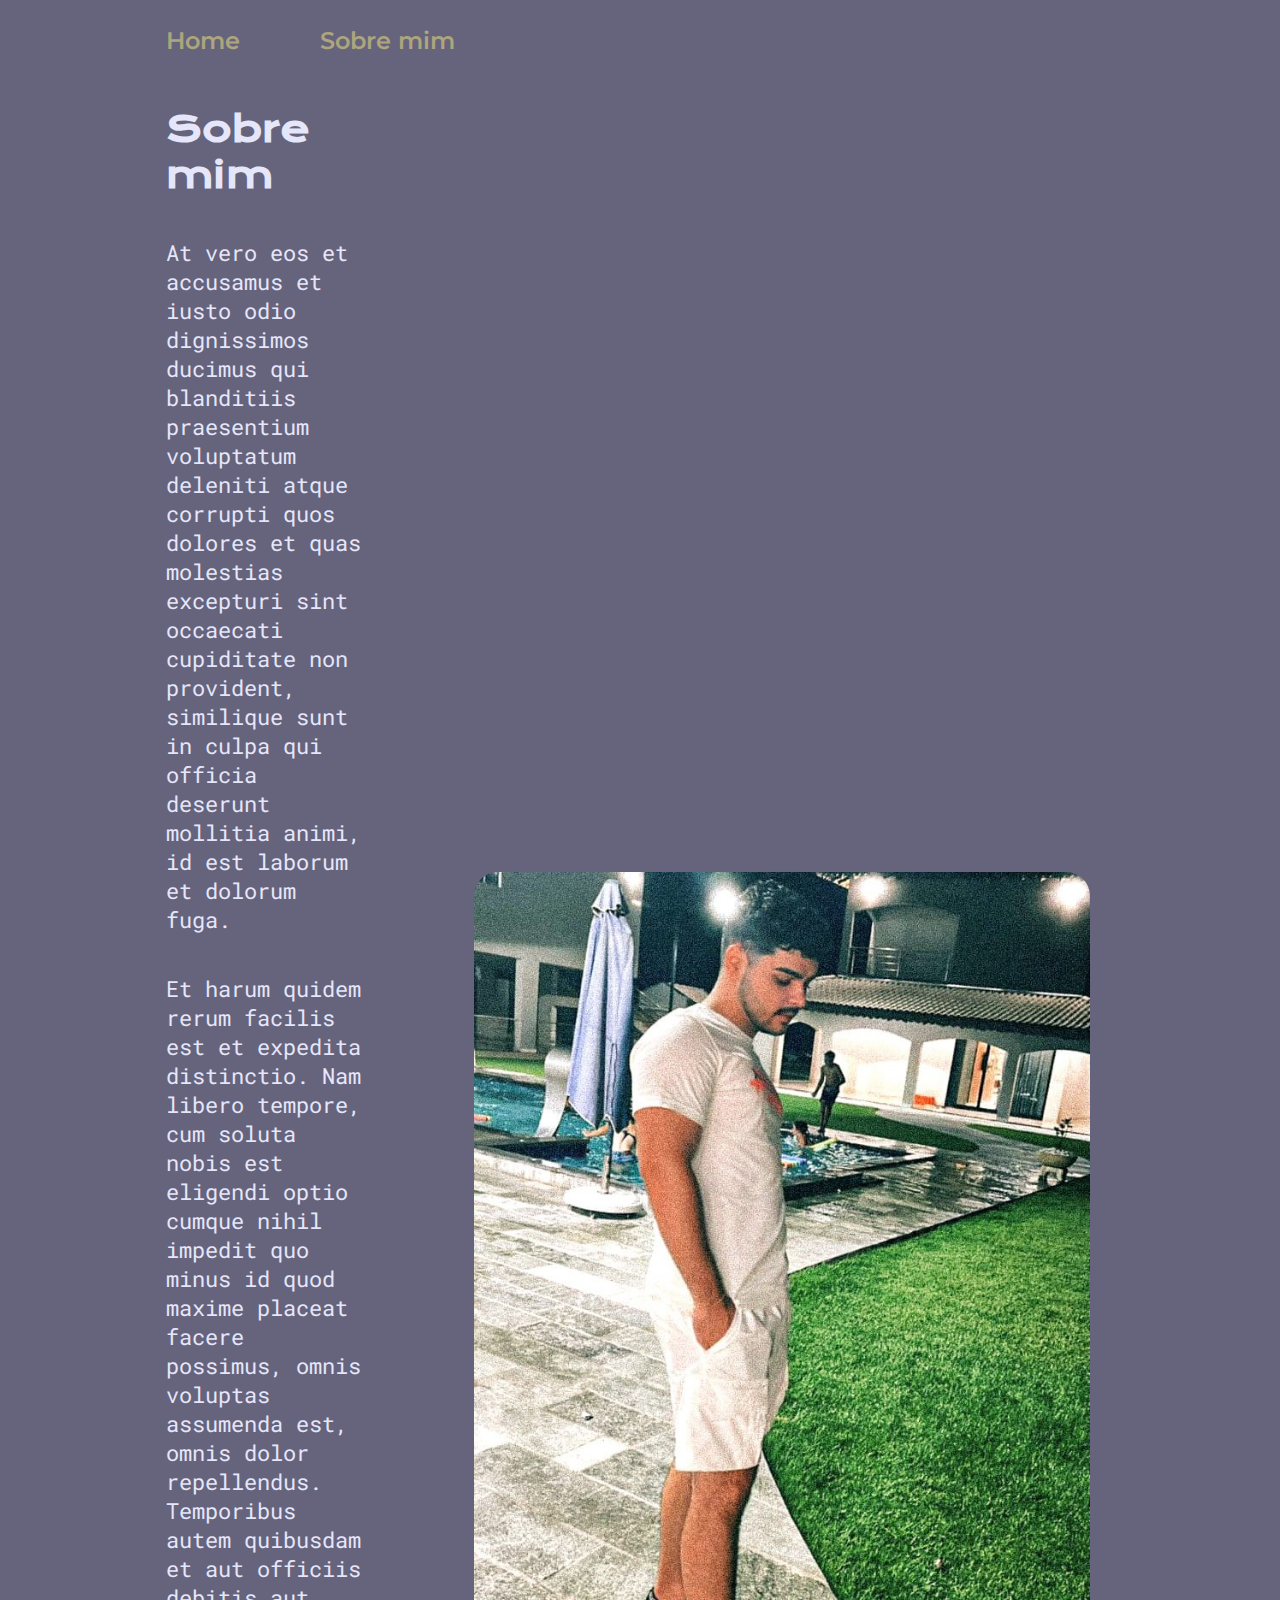
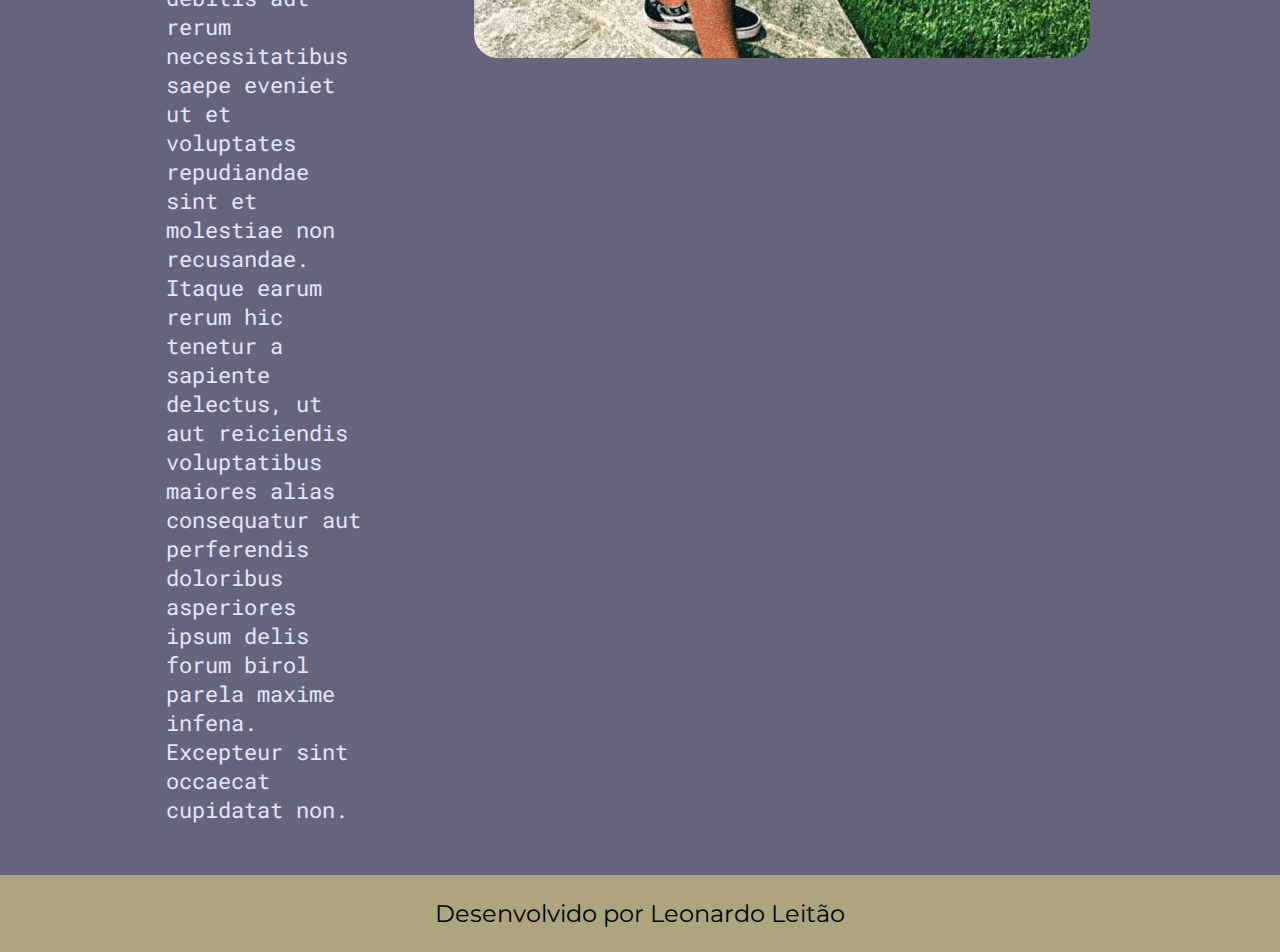
==== about.html @ 6dc1557e "Add files via upload" ====
<!DOCTYPE html>
<html lang="pt-br">
<head>
    <meta charset="UTF-8">
    <meta http-equiv="X-UA-Compatible" content="IE=edge">
    <meta name="viewport" content="width=device-width, initial-scale=1.0">
    <title>Sobre mim</title>
    <link rel="stylesheet" href="styles/style.css">
</head>
<body>
    <header class="cabecalho">
        <nav class="cabecalho__menu">
            <a class="cabecalho__menu__link" href="index.html">Home</a>
            <a class="cabecalho__menu__link" href="about.html">Sobre mim</a>
        </nav>
    </header>

    <main class="apresentacao">
        <section class="apresentacao__conteudo">
            <h1 class="apresentacao__conteudo__titulo">Sobre mim</h1>
            <p class="apresentacao__conteudo__paragrafo">At vero eos et accusamus et iusto odio dignissimos ducimus qui blanditiis praesentium voluptatum deleniti atque corrupti quos dolores et quas molestias excepturi sint occaecati cupiditate non provident, similique sunt in culpa qui officia deserunt mollitia animi, id est laborum et dolorum fuga.</p>
            <p class="apresentacao__conteudo__paragrafo">Et harum quidem rerum facilis est et expedita distinctio. Nam libero tempore, cum soluta nobis est eligendi optio cumque nihil impedit quo minus id quod maxime placeat facere possimus, omnis voluptas assumenda est, omnis dolor repellendus. Temporibus autem quibusdam et aut officiis debitis aut rerum necessitatibus saepe eveniet ut et voluptates repudiandae sint et molestiae non recusandae. Itaque earum rerum hic tenetur a sapiente delectus, ut aut reiciendis voluptatibus maiores alias consequatur aut perferendis doloribus asperiores ipsum delis forum birol parela maxime infena. Excepteur sint occaecat cupidatat non.</p>
        </section>
        <img class="apresentacao__img" src="./assets/me2.jpeg" alt="Foto do Leonardo posando">
    </main>

    <footer class="rodape">
        <p>Desenvolvido por Leonardo Leitão</p>
    </footer>
</body>
</html>
---- styles/style.css ----
@import url('https://fonts.googleapis.com/css2?family=Krona+One&family=Montserrat&family=Roboto+Mono:wght@400;600&display=swap');

:root{
     --cor-primaria: #65647C; /*#3E3E63;*/
    --cor-secundaria: #e6e6fa; /*#e6e6fa*/
    --cor-tercearia: #ada57d; /*#ada57d*/
    --cor-hover: #272727;  /*#272727*/

    --fonte-principal: 'Krona One', sans-serif;
    --fonte-secundaria: 'Roboto Mono', monospace;
    --fonte-tercearia: 'Montserrat', sans-serif;

}

*{
    margin: 0;
    padding: 0;
}

body {
    /* height: 100vh; */
    box-sizing: border-box;
    background-color:var(--cor-primaria);
    color: var(--cor-secundaria);
}

.cabecalho{
    padding: 2% 0% 0% 13%;
}

.cabecalho__menu{
    display: flex;
    gap: 80px;
}

.cabecalho__menu__link{
    font-family: var(--fonte-tercearia);
    font-size: 1.5rem;
    font-weight: 600;
    color: var(--cor-tercearia);
    text-decoration: none;
}

.paragrafo1_dest{
    color: lightsalmon;
}

.apresentacao{
    padding: 4% 13%;
    display: flex;
    align-items: center;
    justify-content: space-between;
    gap: 82px;
}

.apresentacao__conteudo{
    width: 50%;
    display: flex;
    flex-direction: column;
    gap: 40px;
}

.apresentacao__conteudo__titulo{
    font-size: 2.25rem;
    font-family: var(--fonte-principal);
}

.titulo_destaque{
    color: var(--cor-tercearia);
}

.apresentacao__conteudo__paragrafo{
    font-size: 1.375rem;
    font-family: var(--fonte-secundaria);
}

.apresentacao__links{
    display: flex;
    flex-direction: column;
    justify-content: space-between;
    align-items: center;
    gap: 32px;
}

.apresentacao__links__subtitulo{
    font-family: var(--fonte-principal);
    font-weight: 400;
    font-size: 1.5rem;
}

.apresentacao__links__nav{
    /* background-color: #ADA57D; */
    display: flex;
    justify-content: center;
    gap: 16px;
    border: 3px solid var(--cor-tercearia);
    width: 50%;
    text-align: center;
    border-radius: 8px;
    font-weight: 600;
    font-size: 1.5rem;
    padding: 21.5px 0px;
    text-decoration: none;
    font-family: var(--fonte-secundaria);
    color:var(--cor-secundaria);
}

.apresentacao__links__nav:hover{
    background-color: var(--cor-hover);   
}

.apresentacao__img{
    width: 65%;
    padding: 24px;
    border-radius: 48px;
}

.rodape{
    padding: 24px;
    text-align: center;
    font-family: var(--fonte-tercearia);
    font-size: 1.5rem;
    font-weight: 400;
    color: black;
    background-color: var(--cor-tercearia);
}

@media(max-width: 1200px){
    .cabecalho{
        padding: 6%;
    }

    .cabecalho__menu{
        justify-content: center;
    }

    .apresentacao{
        flex-direction: column-reverse;
        padding: 5%;
    }
    .apresentacao__conteudo{
        width: auto;
    }

}
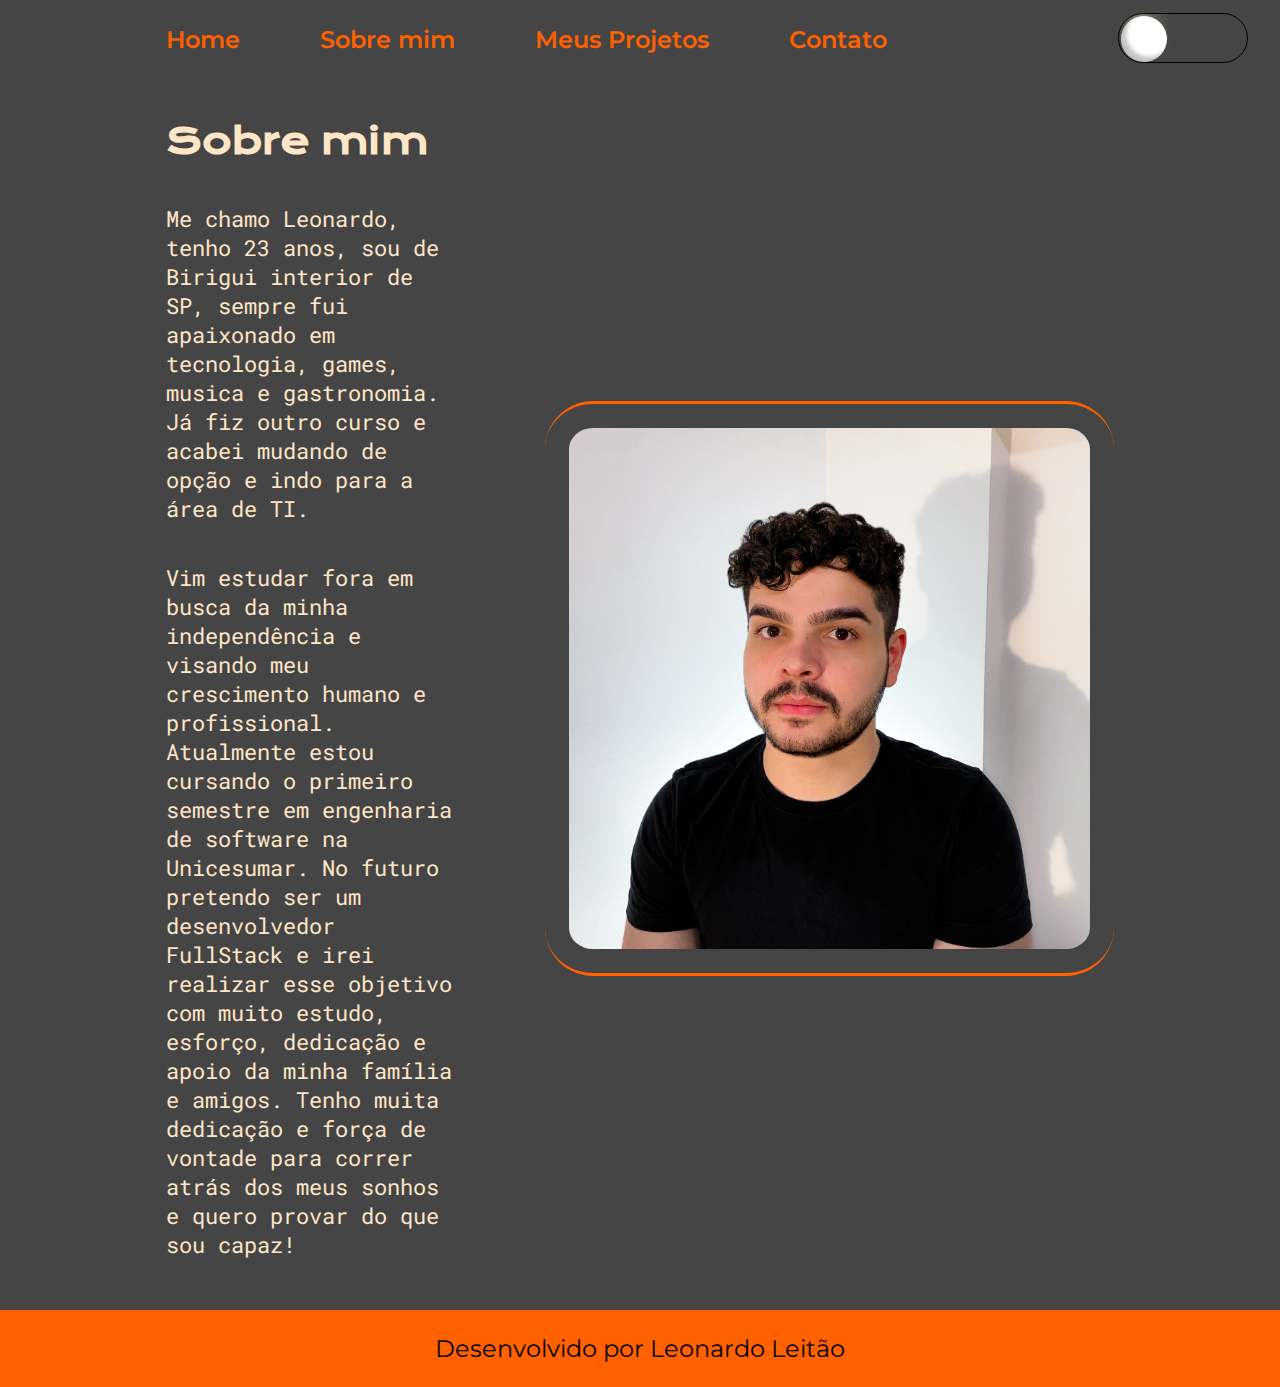
==== commit c10d405f: "versao 2.0 do portifolio" ====
--- a/about.html
+++ b/about.html
@@ -12,20 +12,26 @@
         <nav class="cabecalho__menu">
             <a class="cabecalho__menu__link" href="index.html">Home</a>
             <a class="cabecalho__menu__link" href="about.html">Sobre mim</a>
+            <a class="cabecalho__menu__link" href="projects.html">Meus Projetos</a>
+            <a class="cabecalho__menu__link" href="contact.html">Contato</a>
         </nav>
+        <div class="wrapper">
+            <input type="checkbox" name="checkbox" class="switch">
+        </div>
     </header>
 
     <main class="apresentacao">
         <section class="apresentacao__conteudo">
             <h1 class="apresentacao__conteudo__titulo">Sobre mim</h1>
-            <p class="apresentacao__conteudo__paragrafo">At vero eos et accusamus et iusto odio dignissimos ducimus qui blanditiis praesentium voluptatum deleniti atque corrupti quos dolores et quas molestias excepturi sint occaecati cupiditate non provident, similique sunt in culpa qui officia deserunt mollitia animi, id est laborum et dolorum fuga.</p>
-            <p class="apresentacao__conteudo__paragrafo">Et harum quidem rerum facilis est et expedita distinctio. Nam libero tempore, cum soluta nobis est eligendi optio cumque nihil impedit quo minus id quod maxime placeat facere possimus, omnis voluptas assumenda est, omnis dolor repellendus. Temporibus autem quibusdam et aut officiis debitis aut rerum necessitatibus saepe eveniet ut et voluptates repudiandae sint et molestiae non recusandae. Itaque earum rerum hic tenetur a sapiente delectus, ut aut reiciendis voluptatibus maiores alias consequatur aut perferendis doloribus asperiores ipsum delis forum birol parela maxime infena. Excepteur sint occaecat cupidatat non.</p>
+            <p class="apresentacao__conteudo__paragrafo">Me chamo Leonardo, tenho 23 anos, sou de Birigui interior de SP, sempre fui apaixonado em tecnologia, games, musica e gastronomia. Já fiz outro curso e acabei mudando de opção e indo para a área de TI.</p>
+            <p class="apresentacao__conteudo__paragrafo"> Vim estudar fora em busca da minha independência e visando meu crescimento humano e profissional. Atualmente estou cursando o primeiro semestre em engenharia de software na Unicesumar. No futuro pretendo ser um desenvolvedor FullStack e irei realizar esse objetivo com muito estudo, esforço, dedicação e apoio da minha família e amigos. Tenho muita dedicação e força de vontade para correr atrás dos meus sonhos e quero provar do que sou capaz!</p>
         </section>
-        <img class="apresentacao__img" src="./assets/me2.jpeg" alt="Foto do Leonardo posando">
+        <img class="apresentacao__img" src="./assets/me.jpg" alt="Foto do Leonardo posando">
     </main>
 
     <footer class="rodape">
         <p>Desenvolvido por Leonardo Leitão</p>
     </footer>
+    <script src="main.js"></script>
 </body>
 </html>--- a/styles/style.css
+++ b/styles/style.css
@@ -1,10 +1,18 @@
 @import url('https://fonts.googleapis.com/css2?family=Krona+One&family=Montserrat&family=Roboto+Mono:wght@400;600&display=swap');
 
 :root{
-     --cor-primaria: #65647C; /*#3E3E63;*/
-    --cor-secundaria: #e6e6fa; /*#e6e6fa*/
-    --cor-tercearia: #ada57d; /*#ada57d*/
+    /* Dark Mode */
+    --cor-primaria: #454545; /*#3E3E63;*/
+    --cor-secundaria: #FFE6C7; /*#e6e6fa*/
+    --cor-tercearia: #FF6000; /*#ada57d*/
     --cor-hover: #272727;  /*#272727*/
+    --preto: #000000;
+
+    /* Light Mode */ 
+    --cor-primaria-light: #EEE9DA; /*#3E3E63;*/
+    --cor-secundaria-light: #93BFCF; /*#e6e6fa*/
+    --cor-tercearia-light: #6096B4; /*#ada57d*/
+    --cor-hover-light: #272727;  /*#272727*/
 
     --fonte-principal: 'Krona One', sans-serif;
     --fonte-secundaria: 'Roboto Mono', monospace;
@@ -15,6 +23,20 @@
 *{
     margin: 0;
     padding: 0;
+}
+
+body[data-theme="t-light"]{
+    --cor-primaria: #EEE9DA; /*#3E3E63;*/
+    --cor-secundaria: #93BFCF; /*#e6e6fa*/
+    --cor-tercearia: #6096B4; /*#ada57d*/
+    --cor-hover: #d6e6f0;
+}
+
+body[data-theme="t-dark"]{
+    --cor-primaria: #454545; /*#3E3E63;*/
+    --cor-secundaria: #FFE6C7; /*#e6e6fa*/
+    --cor-tercearia: #FF6000; /*#ada57d*/
+    --cor-hover: #272727;  /*#272727*/
 }
 
 body {
@@ -22,10 +44,15 @@
     box-sizing: border-box;
     background-color:var(--cor-primaria);
     color: var(--cor-secundaria);
+    transition: 0.5s ease;
 }
 
 .cabecalho{
-    padding: 2% 0% 0% 13%;
+    padding: 1% 0% 0% 13%;
+    display: flex;
+    align-items: center;
+    justify-content: space-between;
+    text-align: center;
 }
 
 .cabecalho__menu{
@@ -41,8 +68,181 @@
     text-decoration: none;
 }
 
+.wrapper{
+padding-right: 2em;
+}
+
+.switch {
+    position: relative;
+    width: 130px;
+    height: 50px;
+    margin: 0px;
+    appearance: none;
+    -webkit-appearance: none;
+    background-color: #454545;
+    background-size: cover;
+    background-repeat: no-repeat;
+    border-radius: 25px;
+    transition: background-image .7s ease-in-out;
+    outline: none;
+    cursor: pointer;
+    overflow: hidden;
+    border: 0.5px solid #000000;
+  }
+  
+  .switch:checked {
+    background-color: #6096B4;
+    background-size: cover;
+    transition: background-image 1s ease-in-out;
+  }
+  
+  .switch:after {
+    content: '';
+    width: 46px;
+    height: 46px;
+    border-radius: 50%;
+    background-color: #fff;
+    position: absolute;
+    left: 2px;
+    top: 2px;
+    transform: translateX(0px);
+    animation: off .7s forwards cubic-bezier(.8, .5, .2, 1.4);
+    box-shadow: inset 5px -5px 4px rgba(53, 53, 53, 0.3);
+  }
+  
+  @keyframes off {
+    0% {
+      transform: translateX(80px);
+      width: 46px;
+    }
+  
+    50% {
+      width: 75px;
+      border-radius: 25px;
+    }
+  
+    100% {
+      transform: translateX(0px);
+      width: 46px;
+    }
+  }
+  
+  .switch:checked:after {
+    animation: on .7s forwards cubic-bezier(.8, .5, .2, 1.4);
+    box-shadow: inset -5px -5px 4px rgba(53, 53, 53, 0.3);
+  }
+  
+  @keyframes on {
+    0% {
+      transform: translateX(0px);
+      width: 46px;
+    }
+  
+    50% {
+      width: 75px;
+      border-radius: 25px;
+    }
+  
+    100% {
+      transform: translateX(80px);
+      width: 46px;
+    }
+  }
+  
+  .switch:checked:before {
+    content: '';
+    width: 15px;
+    height: 15px;
+    border-radius: 50%;
+    position: absolute;
+    left: 15px;
+    top: 5px;
+    transform-origin: 53px 10px;
+    background-color: transparent;
+    box-shadow: 5px -1px 0px #fff;
+    filter: blur(0px);
+    animation: sun .7s forwards ease;
+  }
+  
+  @keyframes sun {
+    0% {
+      transform: rotate(170deg);
+      background-color: transparent;
+      box-shadow: 5px -1px 0px #fff;
+      filter: blur(0px);
+    }
+  
+    50% {
+      background-color: transparent;
+      box-shadow: 5px -1px 0px #fff;
+      filter: blur(0px);
+    }
+  
+    90% {
+      background-color: #f5daaa;
+      box-shadow: 0px 0px 10px #f5deb4,
+      0px 0px 20px #f5deb4,
+      0px 0px 30px #f5deb4,
+       inset 0px 0px 2px #efd3a3;
+      filter: blur(1px);
+    }
+  
+    100% {
+      transform: rotate(0deg);
+      background-color: #f5daaa;
+      box-shadow: 0px 0px 10px #f5deb4,
+      0px 0px 20px #f5deb4,
+      0px 0px 30px #f5deb4,
+       inset 0px 0px 2px #efd3a3;
+      filter: blur(1px);
+    }
+  }
+  
+  .switch:before {
+    content: '';
+    width: 15px;
+    height: 15px;
+    border-radius: 50%;
+    position: absolute;
+    left: 15px;
+    top: 5px;
+    filter: blur(1px);
+    background-color: #f5daaa;
+    box-shadow: 0px 0px 10px #f5deb4,
+  0px 0px 20px #f5deb4,
+  0px 0px 30px #f5deb4,
+   inset 0px 0px 2px #efd3a3;
+    transform-origin: 53px 10px;
+    animation: moon .7s forwards ease;
+  }
+  
+  @keyframes moon {
+    0% {
+      transform: rotate(0deg);
+      filter: blur(1px);
+    }
+  
+    50% {
+      filter: blur(1px);
+    }
+  
+    90% {
+      background-color: transparent;
+      box-shadow: 5px -1px 0px #fff;
+      filter: blur(0px);
+    }
+  
+    100% {
+      transform: rotate(170deg);
+      background-color: transparent;
+      box-shadow: 5px -1px 0px #fff;
+      filter: blur(0px);
+    }
+  }
+  
+
 .paragrafo1_dest{
-    color: lightsalmon;
+    color: var(--cor-tercearia);
 }
 
 .apresentacao{
@@ -52,6 +252,7 @@
     justify-content: space-between;
     gap: 82px;
 }
+
 
 .apresentacao__conteudo{
     width: 50%;
@@ -92,9 +293,9 @@
     /* background-color: #ADA57D; */
     display: flex;
     justify-content: center;
-    gap: 16px;
+    gap: 13px;
     border: 3px solid var(--cor-tercearia);
-    width: 50%;
+    width: 10em;
     text-align: center;
     border-radius: 8px;
     font-weight: 600;
@@ -110,9 +311,11 @@
 }
 
 .apresentacao__img{
-    width: 65%;
+    width: 55%;
     padding: 24px;
     border-radius: 48px;
+    border-top: 3px solid var(--cor-tercearia);
+    border-bottom: 3px solid var(--cor-tercearia);
 }
 
 .rodape{
@@ -121,8 +324,11 @@
     font-family: var(--fonte-tercearia);
     font-size: 1.5rem;
     font-weight: 400;
-    color: black;
+    color: var(--preto);
     background-color: var(--cor-tercearia);
+}
+.apresentacao__qrcode{
+    width: 43%
 }
 
 @media(max-width: 1200px){
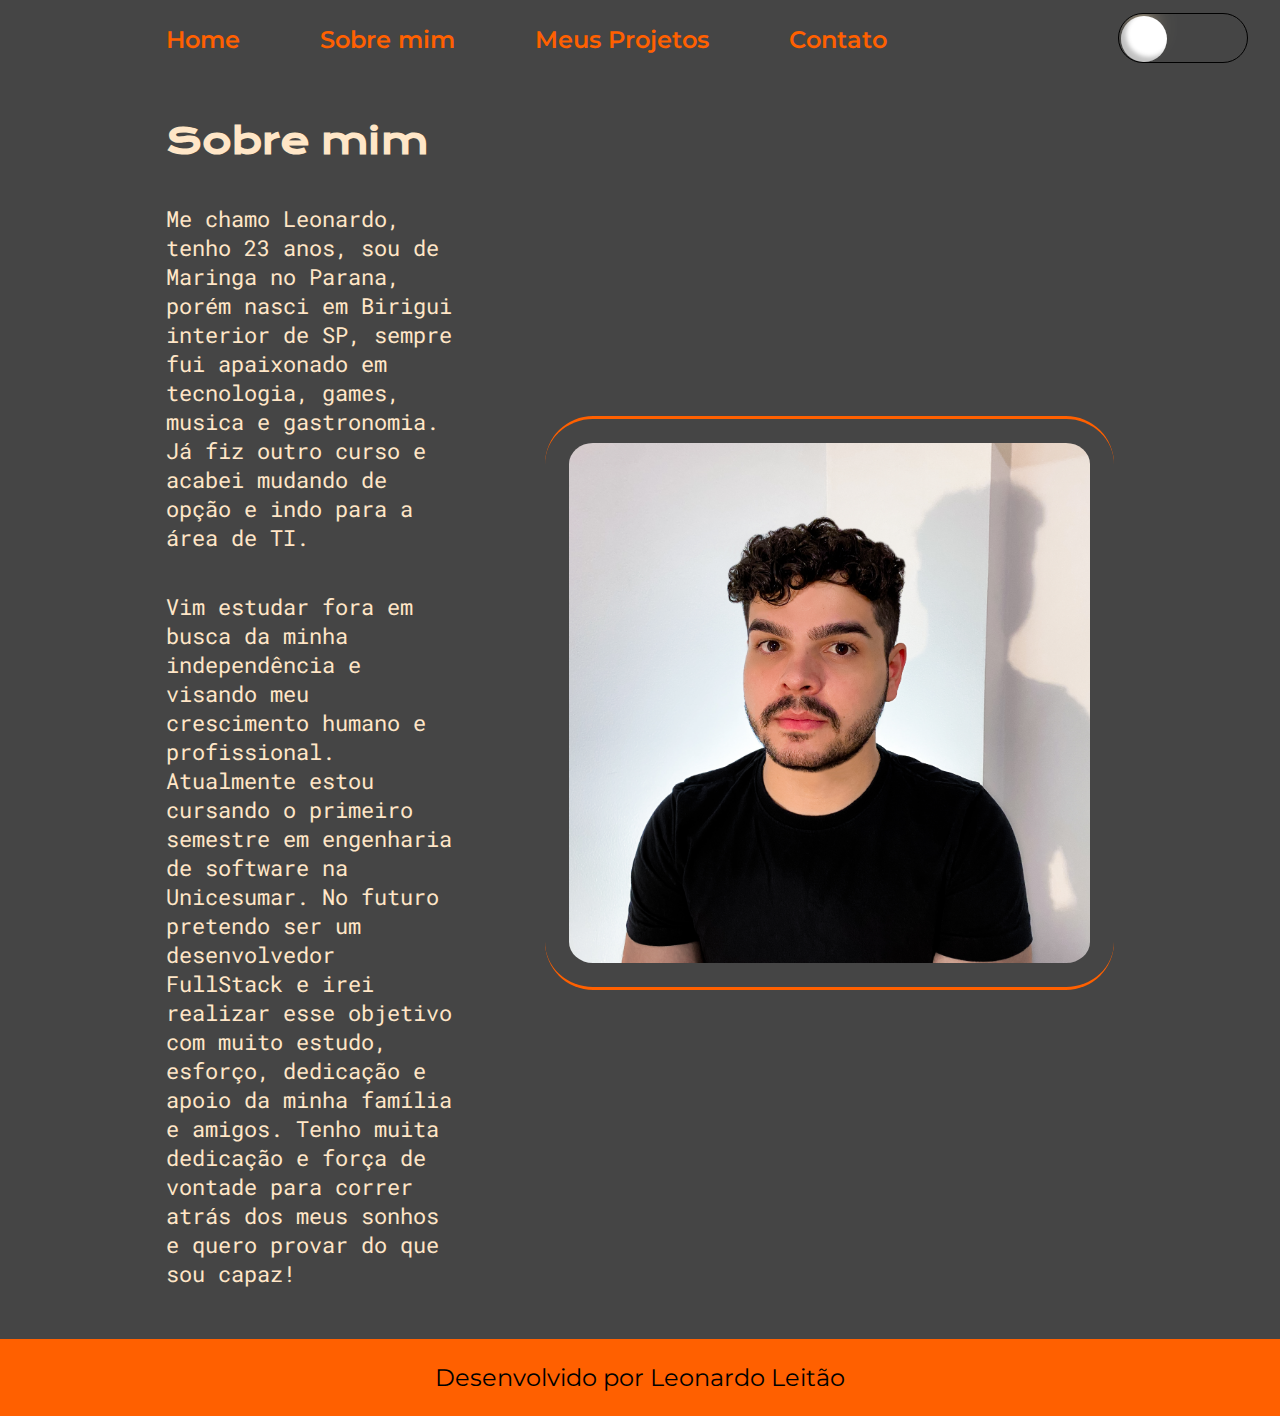
==== commit a497af07: "Update about.html" ====
--- a/about.html
+++ b/about.html
@@ -23,7 +23,7 @@
     <main class="apresentacao">
         <section class="apresentacao__conteudo">
             <h1 class="apresentacao__conteudo__titulo">Sobre mim</h1>
-            <p class="apresentacao__conteudo__paragrafo">Me chamo Leonardo, tenho 23 anos, sou de Birigui interior de SP, sempre fui apaixonado em tecnologia, games, musica e gastronomia. Já fiz outro curso e acabei mudando de opção e indo para a área de TI.</p>
+            <p class="apresentacao__conteudo__paragrafo">Me chamo Leonardo, tenho 23 anos, sou de Maringa no Parana, porém nasci em Birigui interior de SP, sempre fui apaixonado em tecnologia, games, musica e gastronomia. Já fiz outro curso e acabei mudando de opção e indo para a área de TI.</p>
             <p class="apresentacao__conteudo__paragrafo"> Vim estudar fora em busca da minha independência e visando meu crescimento humano e profissional. Atualmente estou cursando o primeiro semestre em engenharia de software na Unicesumar. No futuro pretendo ser um desenvolvedor FullStack e irei realizar esse objetivo com muito estudo, esforço, dedicação e apoio da minha família e amigos. Tenho muita dedicação e força de vontade para correr atrás dos meus sonhos e quero provar do que sou capaz!</p>
         </section>
         <img class="apresentacao__img" src="./assets/me.jpg" alt="Foto do Leonardo posando">
@@ -34,4 +34,4 @@
     </footer>
     <script src="main.js"></script>
 </body>
-</html>+</html>
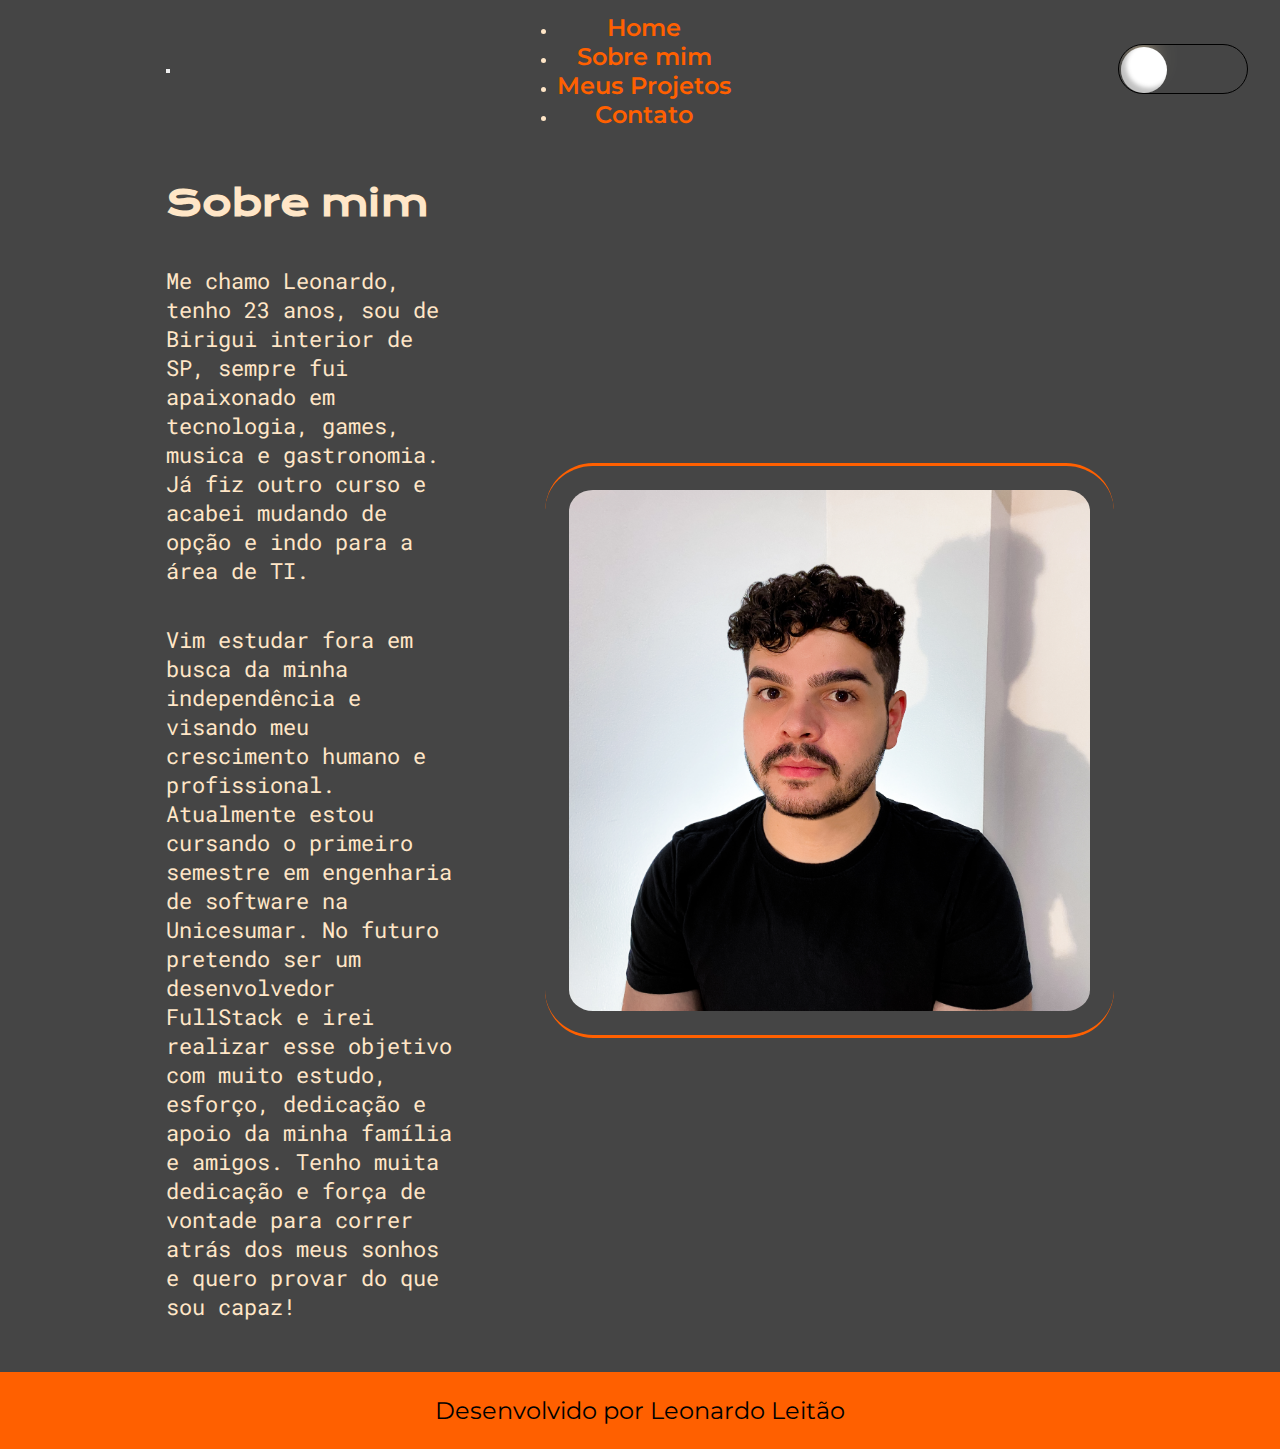
==== commit ef43ef02: "Add files via upload" ====
--- a/about.html
+++ b/about.html
@@ -9,11 +9,20 @@
 </head>
 <body>
     <header class="cabecalho">
-        <nav class="cabecalho__menu">
-            <a class="cabecalho__menu__link" href="index.html">Home</a>
-            <a class="cabecalho__menu__link" href="about.html">Sobre mim</a>
-            <a class="cabecalho__menu__link" href="projects.html">Meus Projetos</a>
-            <a class="cabecalho__menu__link" href="contact.html">Contato</a>
+        <button id="btn-menu">
+            <label for="checkbox" class="toggle">
+                <div class="bars" id="bar1"></div>
+                <div class="bars" id="bar2"></div>
+                <div class="bars" id="bar3"></div>
+            </label>
+        </button>
+        <nav class="cabecalho__menu" id="nav">
+            <ul id="menu">
+                <li><a class="cabecalho__menu__link" href="index.html">Home</a></li>
+                <li><a class="cabecalho__menu__link" href="about.html">Sobre mim</a></li>
+                <li><a class="cabecalho__menu__link" href="projects.html">Meus Projetos</a></li>
+                <li><a class="cabecalho__menu__link" href="contact.html">Contato</a></li>
+            </ul>
         </nav>
         <div class="wrapper">
             <input type="checkbox" name="checkbox" class="switch">
@@ -23,7 +32,7 @@
     <main class="apresentacao">
         <section class="apresentacao__conteudo">
             <h1 class="apresentacao__conteudo__titulo">Sobre mim</h1>
-            <p class="apresentacao__conteudo__paragrafo">Me chamo Leonardo, tenho 23 anos, sou de Maringa no Parana, porém nasci em Birigui interior de SP, sempre fui apaixonado em tecnologia, games, musica e gastronomia. Já fiz outro curso e acabei mudando de opção e indo para a área de TI.</p>
+            <p class="apresentacao__conteudo__paragrafo">Me chamo Leonardo, tenho 23 anos, sou de Birigui interior de SP, sempre fui apaixonado em tecnologia, games, musica e gastronomia. Já fiz outro curso e acabei mudando de opção e indo para a área de TI.</p>
             <p class="apresentacao__conteudo__paragrafo"> Vim estudar fora em busca da minha independência e visando meu crescimento humano e profissional. Atualmente estou cursando o primeiro semestre em engenharia de software na Unicesumar. No futuro pretendo ser um desenvolvedor FullStack e irei realizar esse objetivo com muito estudo, esforço, dedicação e apoio da minha família e amigos. Tenho muita dedicação e força de vontade para correr atrás dos meus sonhos e quero provar do que sou capaz!</p>
         </section>
         <img class="apresentacao__img" src="./assets/me.jpg" alt="Foto do Leonardo posando">
@@ -33,5 +42,6 @@
         <p>Desenvolvido por Leonardo Leitão</p>
     </footer>
     <script src="main.js"></script>
+    <script src="botao.js"></script>
 </body>
-</html>
+</html>